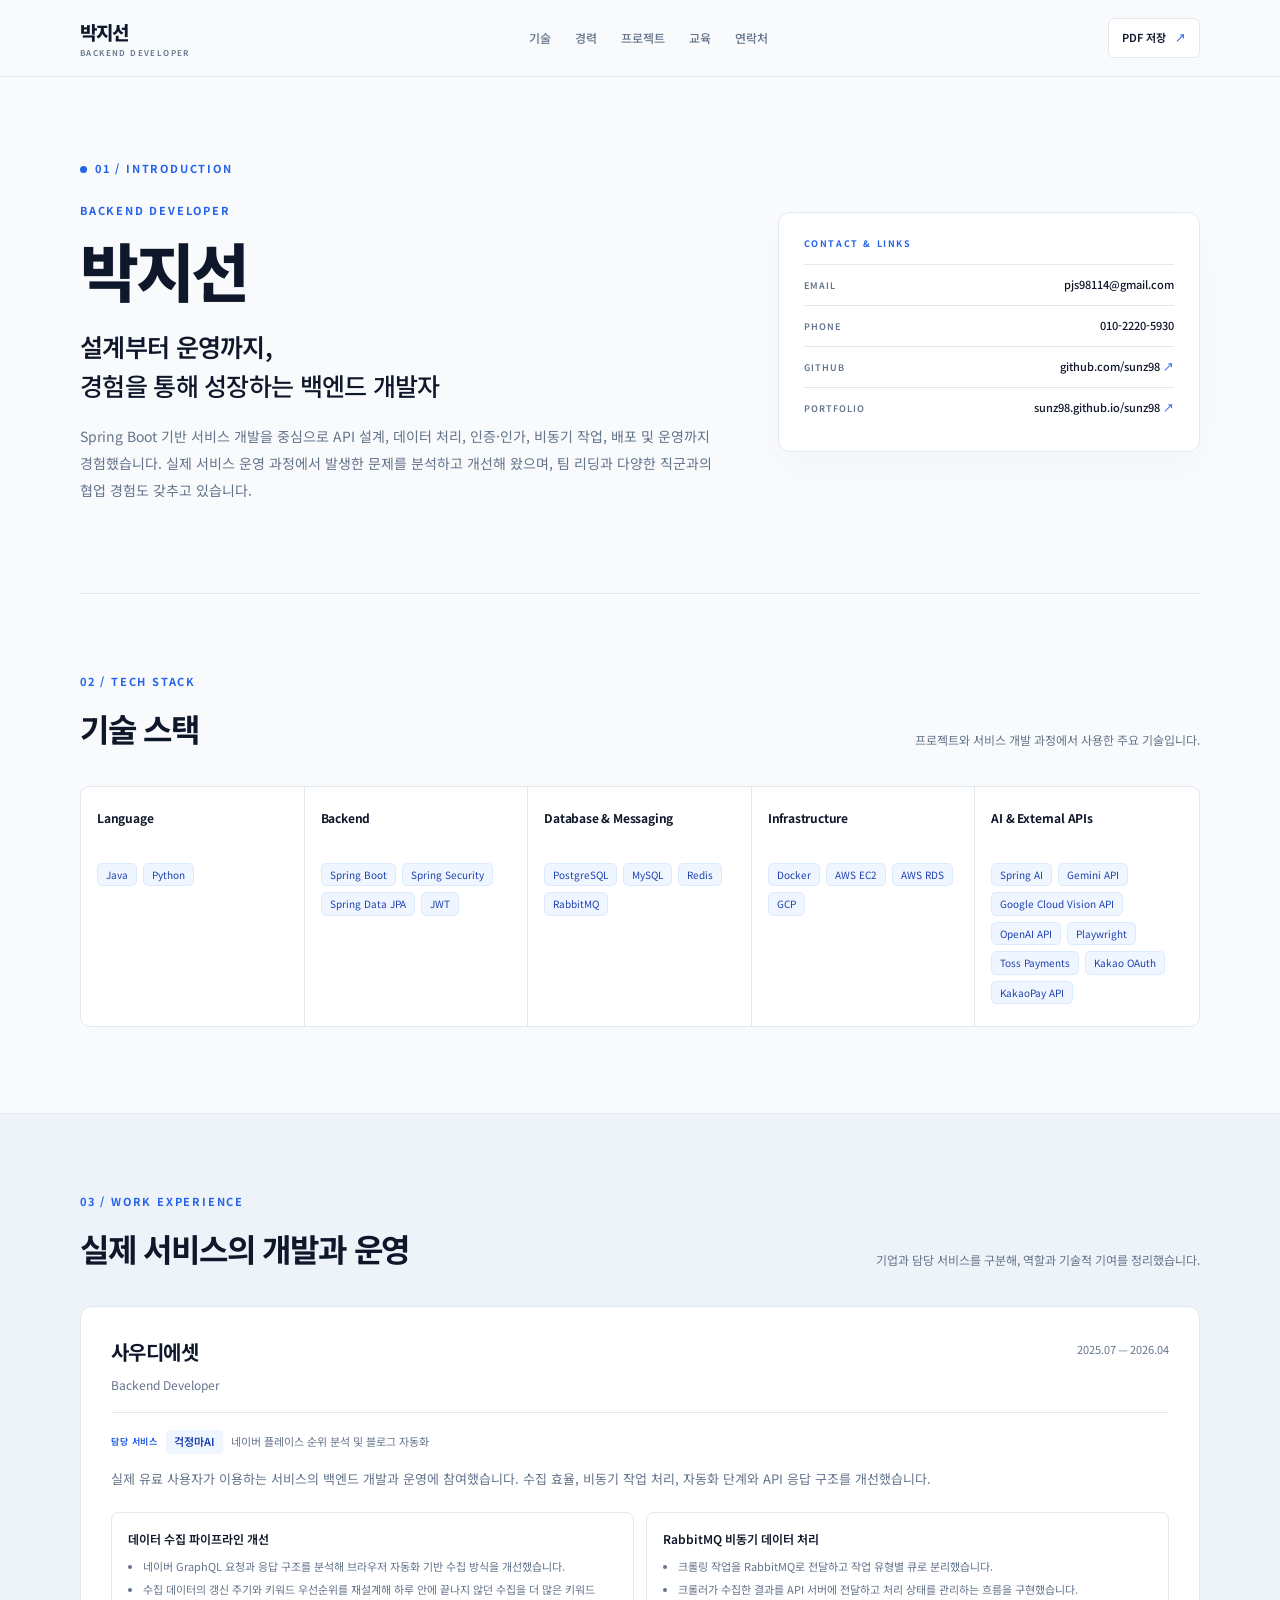
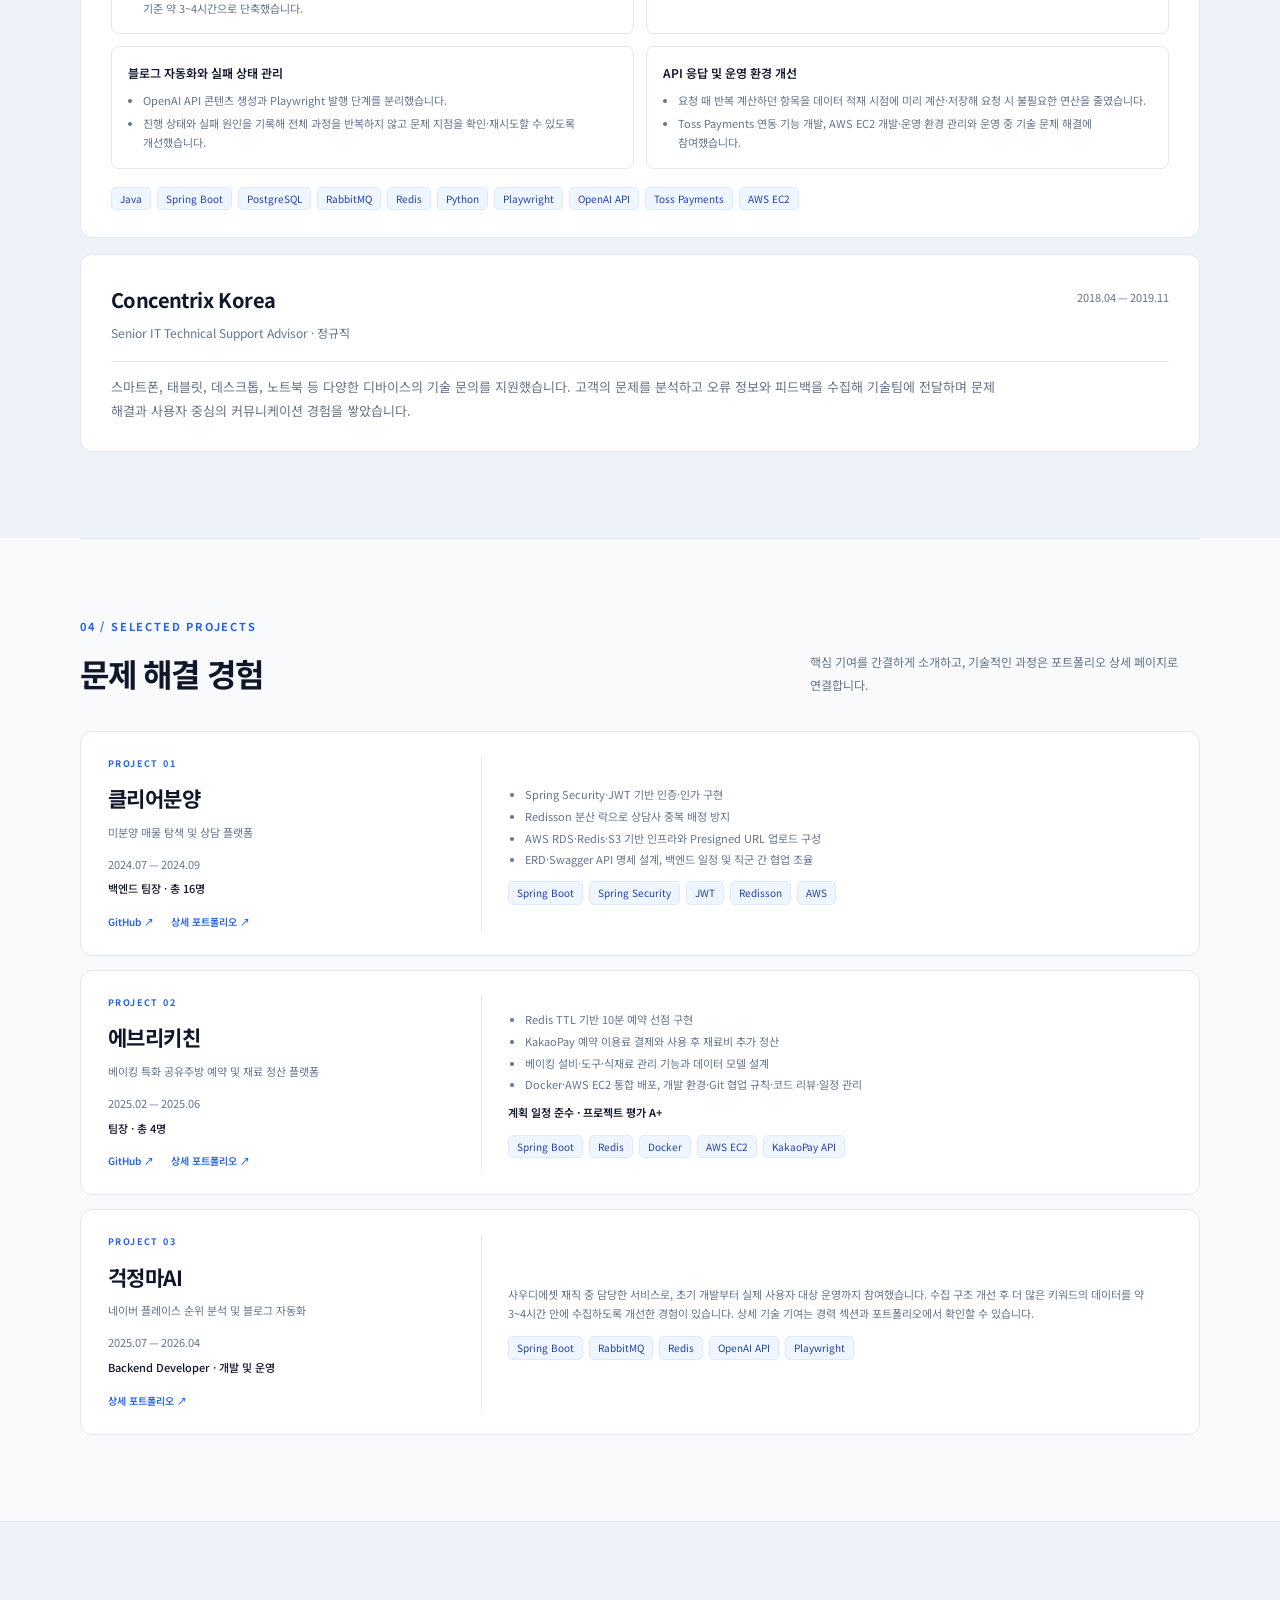
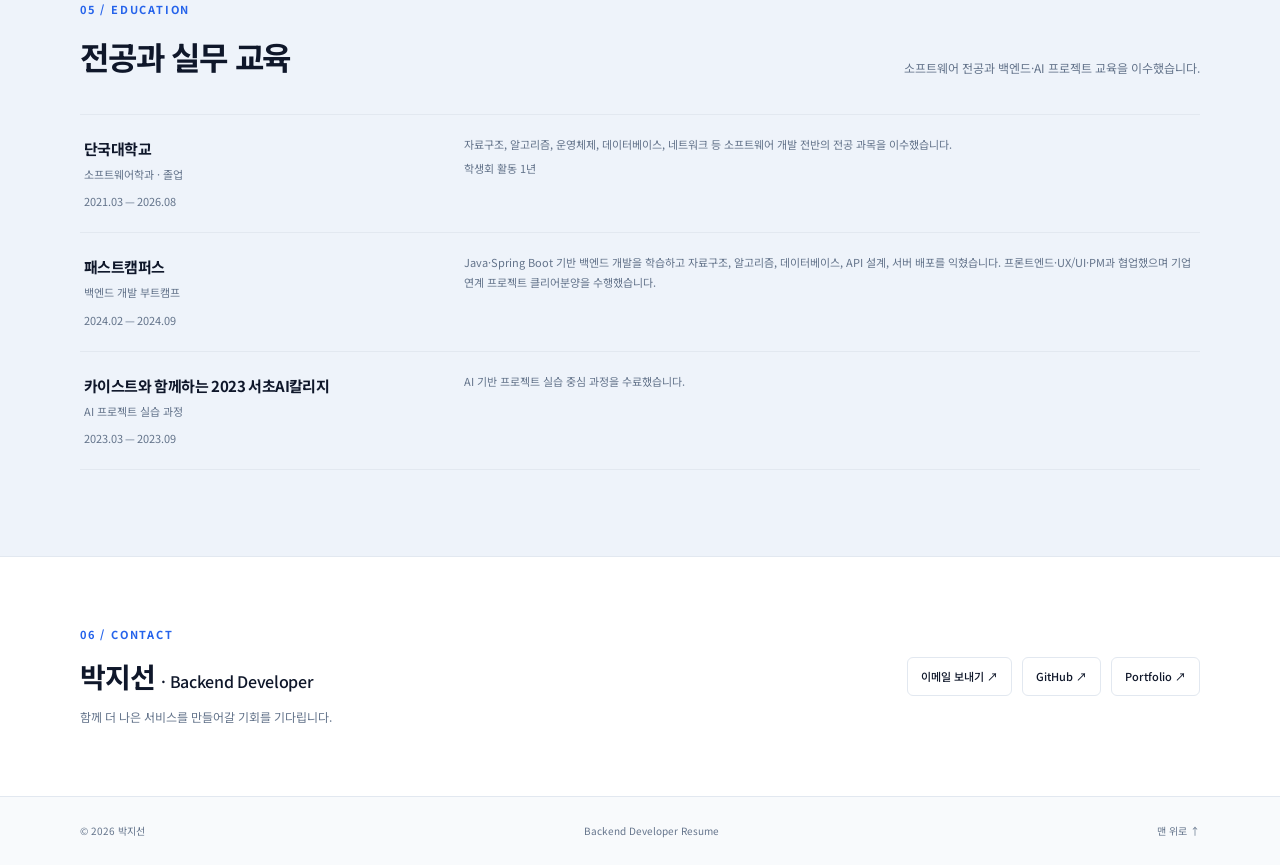
==== resume/index.html @ fc4e0dbd "feat: 이력서 페이지 추가 및 프로젝트 기간 수정" ====
<!doctype html>
<html lang="ko">
<head>
  <meta charset="utf-8">
  <meta name="viewport" content="width=device-width, initial-scale=1">
  <meta name="description" content="박지선 백엔드 개발자 이력서. Spring Boot 기반 서비스 개발, 데이터 처리, 배포와 운영 경험을 소개합니다.">
  <title>박지선 | Backend Developer Resume</title>
  <link rel="stylesheet" href="styles.css">
  <script src="script.js" defer></script>
</head>
<body>
  <a class="skip-link" href="#main">본문으로 건너뛰기</a>
  <header class="site-header">
    <div class="container header-inner">
      <a class="brand" href="../index.html" aria-label="포트폴리오로 이동">박지선<span>BACKEND DEVELOPER</span></a>
      <nav class="resume-nav" aria-label="이력서 섹션">
        <a href="#stack">기술</a>
        <a href="#experience">경력</a>
        <a href="#projects">프로젝트</a>
        <a href="#education">교육</a>
        <a href="#contact">연락처</a>
      </nav>
      <button class="print-button" id="print-resume" type="button">PDF 저장 <span aria-hidden="true">↗</span></button>
    </div>
  </header>

  <main id="main">
    <section class="intro container" id="introduction" aria-labelledby="resume-title">
      <div class="intro-copy">
        <p class="eyebrow"><span class="blue-dot" aria-hidden="true"></span>01 / INTRODUCTION</p>
        <p class="role-label">BACKEND DEVELOPER</p>
        <h1 id="resume-title">박지선</h1>
        <h2>설계부터 운영까지,<br><span>경험을 통해 성장하는 백엔드 개발자</span></h2>
        <p class="intro-summary">Spring Boot 기반 서비스 개발을 중심으로 API 설계, 데이터 처리, 인증·인가, 비동기 작업, 배포 및 운영까지 경험했습니다. 실제 서비스 운영 과정에서 발생한 문제를 분석하고 개선해 왔으며, 팀 리딩과 다양한 직군과의 협업 경험도 갖추고 있습니다.</p>
      </div>
      <aside class="contact-card" aria-label="연락 및 프로필 링크">
        <p class="contact-card-label">CONTACT & LINKS</p>
        <a href="mailto:pjs98114@gmail.com"><span>EMAIL</span><strong>pjs98114@gmail.com</strong></a>
        <a href="tel:+821022205930"><span>PHONE</span><strong>010-2220-5930</strong></a>
        <a href="https://github.com/sunz98" target="_blank" rel="noopener noreferrer"><span>GITHUB</span><strong>github.com/sunz98 <span aria-hidden="true">↗</span></strong></a>
        <a href="../index.html"><span>PORTFOLIO</span><strong>sunz98.github.io/sunz98 <span aria-hidden="true">↗</span></strong></a>
      </aside>
    </section>

    <section class="resume-section container" id="stack" aria-labelledby="stack-title">
      <div class="section-heading">
        <div><p class="eyebrow">02 / TECH STACK</p><h2 id="stack-title">기술 스택</h2></div>
        <p class="section-caption">프로젝트와 서비스 개발 과정에서 사용한 주요 기술입니다.</p>
      </div>
      <div class="stack-grid">
        <article class="stack-card"><h3>Language</h3><ul class="tag-list"><li>Java</li><li>Python</li></ul></article>
        <article class="stack-card"><h3>Backend</h3><ul class="tag-list"><li>Spring Boot</li><li>Spring Security</li><li>Spring Data JPA</li><li>JWT</li></ul></article>
        <article class="stack-card"><h3>Database &amp; Messaging</h3><ul class="tag-list"><li>PostgreSQL</li><li>MySQL</li><li>Redis</li><li>RabbitMQ</li></ul></article>
        <article class="stack-card"><h3>Infrastructure</h3><ul class="tag-list"><li>Docker</li><li>AWS EC2</li><li>AWS RDS</li><li>GCP</li></ul></article>
        <article class="stack-card"><h3>AI &amp; External APIs</h3><ul class="tag-list"><li>Spring AI</li><li>Gemini API</li><li>Google Cloud Vision API</li><li>OpenAI API</li><li>Playwright</li><li>Toss Payments</li><li>Kakao OAuth</li><li>KakaoPay API</li></ul></article>
      </div>
    </section>

    <section class="resume-section section-tint" id="experience" aria-labelledby="experience-title">
      <div class="container">
        <div class="section-heading">
          <div><p class="eyebrow">03 / WORK EXPERIENCE</p><h2 id="experience-title">실제 서비스의 개발과 운영</h2></div>
          <p class="section-caption">기업과 담당 서비스를 구분해, 역할과 기술적 기여를 정리했습니다.</p>
        </div>
        <article class="work-card" aria-labelledby="saudi-title">
          <header class="work-card-header">
            <div><h3 id="saudi-title">사우디에셋</h3><p class="job-title">Backend Developer</p></div>
            <p class="period"><time datetime="2025-07">2025.07</time> — <time datetime="2026-04">2026.04</time></p>
          </header>
          <div class="service-label"><span>담당 서비스</span><strong>걱정마AI</strong><span>네이버 플레이스 순위 분석 및 블로그 자동화</span></div>
          <p class="work-summary">실제 유료 사용자가 이용하는 서비스의 백엔드 개발과 운영에 참여했습니다. 수집 효율, 비동기 작업 처리, 자동화 단계와 API 응답 구조를 개선했습니다.</p>
          <div class="contribution-list">
            <section class="contribution"><h4>데이터 수집 파이프라인 개선</h4><ul><li>네이버 GraphQL 요청과 응답 구조를 분석해 브라우저 자동화 기반 수집 방식을 개선했습니다.</li><li>수집 데이터의 갱신 주기와 키워드 우선순위를 재설계해 하루 안에 끝나지 않던 수집을 더 많은 키워드 기준 약 3~4시간으로 단축했습니다.</li></ul></section>
            <section class="contribution"><h4>RabbitMQ 비동기 데이터 처리</h4><ul><li>크롤링 작업을 RabbitMQ로 전달하고 작업 유형별 큐로 분리했습니다.</li><li>크롤러가 수집한 결과를 API 서버에 전달하고 처리 상태를 관리하는 흐름을 구현했습니다.</li></ul></section>
            <section class="contribution"><h4>블로그 자동화와 실패 상태 관리</h4><ul><li>OpenAI API 콘텐츠 생성과 Playwright 발행 단계를 분리했습니다.</li><li>진행 상태와 실패 원인을 기록해 전체 과정을 반복하지 않고 문제 지점을 확인·재시도할 수 있도록 개선했습니다.</li></ul></section>
            <section class="contribution"><h4>API 응답 및 운영 환경 개선</h4><ul><li>요청 때 반복 계산하던 항목을 데이터 적재 시점에 미리 계산·저장해 요청 시 불필요한 연산을 줄였습니다.</li><li>Toss Payments 연동 기능 개발, AWS EC2 개발·운영 환경 관리와 운영 중 기술 문제 해결에 참여했습니다.</li></ul></section>
          </div>
          <ul class="tag-list work-tags" aria-label="걱정마AI 사용 기술"><li>Java</li><li>Spring Boot</li><li>PostgreSQL</li><li>RabbitMQ</li><li>Redis</li><li>Python</li><li>Playwright</li><li>OpenAI API</li><li>Toss Payments</li><li>AWS EC2</li></ul>
        </article>
        <article class="work-card support-card" aria-labelledby="concentrix-title">
          <header class="work-card-header">
            <div><h3 id="concentrix-title">Concentrix Korea</h3><p class="job-title">Senior IT Technical Support Advisor · 정규직</p></div>
            <p class="period"><time datetime="2018-04">2018.04</time> — <time datetime="2019-11">2019.11</time></p>
          </header>
          <p class="work-summary">스마트폰, 태블릿, 데스크톱, 노트북 등 다양한 디바이스의 기술 문의를 지원했습니다. 고객의 문제를 분석하고 오류 정보와 피드백을 수집해 기술팀에 전달하며 문제 해결과 사용자 중심의 커뮤니케이션 경험을 쌓았습니다.</p>
        </article>
      </div>
    </section>

    <section class="resume-section container" id="projects" aria-labelledby="projects-title">
      <div class="section-heading">
        <div><p class="eyebrow">04 / SELECTED PROJECTS</p><h2 id="projects-title">문제 해결 경험</h2></div>
        <p class="section-caption">핵심 기여를 간결하게 소개하고, 기술적인 과정은 포트폴리오 상세 페이지로 연결합니다.</p>
      </div>
      <div class="project-list">
        <article class="project-card" aria-labelledby="clear-title">
          <div class="project-meta"><p class="project-index">PROJECT 01</p><h3 id="clear-title">클리어분양</h3><p class="project-subtitle">미분양 매물 탐색 및 상담 플랫폼</p><p class="period"><time datetime="2024-07">2024.07</time> — <time datetime="2024-09">2024.09</time></p><p class="project-role">백엔드 팀장 · 총 16명</p><div class="project-links"><a href="https://github.com/final-subscribers/backend" target="_blank" rel="noopener noreferrer">GitHub ↗</a><a href="../projects/clear-sale.html">상세 포트폴리오 ↗</a></div></div>
          <div class="project-detail"><ul><li>Spring Security·JWT 기반 인증·인가 구현</li><li>Redisson 분산 락으로 상담사 중복 배정 방지</li><li>AWS RDS·Redis·S3 기반 인프라와 Presigned URL 업로드 구성</li><li>ERD·Swagger API 명세 설계, 백엔드 일정 및 직군 간 협업 조율</li></ul><ul class="tag-list" aria-label="클리어분양 기술"><li>Spring Boot</li><li>Spring Security</li><li>JWT</li><li>Redisson</li><li>AWS</li></ul></div>
        </article>
        <article class="project-card" aria-labelledby="kitchen-title">
          <div class="project-meta"><p class="project-index">PROJECT 02</p><h3 id="kitchen-title">에브리키친</h3><p class="project-subtitle">베이킹 특화 공유주방 예약 및 재료 정산 플랫폼</p><p class="period"><time datetime="2025-02">2025.02</time> — <time datetime="2025-06">2025.06</time></p><p class="project-role">팀장 · 총 4명</p><div class="project-links"><a href="https://github.com/Everykitchen" target="_blank" rel="noopener noreferrer">GitHub ↗</a><a href="../projects/every-kitchen.html">상세 포트폴리오 ↗</a></div></div>
          <div class="project-detail"><ul><li>Redis TTL 기반 10분 예약 선점 구현</li><li>KakaoPay 예약 이용료 결제와 사용 후 재료비 추가 정산</li><li>베이킹 설비·도구·식재료 관리 기능과 데이터 모델 설계</li><li>Docker·AWS EC2 통합 배포, 개발 환경·Git 협업 규칙·코드 리뷰·일정 관리</li></ul><p class="project-outcome">계획 일정 준수 · 프로젝트 평가 A+</p><ul class="tag-list" aria-label="에브리키친 기술"><li>Spring Boot</li><li>Redis</li><li>Docker</li><li>AWS EC2</li><li>KakaoPay API</li></ul></div>
        </article>
        <article class="project-card" aria-labelledby="worry-title">
          <div class="project-meta"><p class="project-index">PROJECT 03</p><h3 id="worry-title">걱정마AI</h3><p class="project-subtitle">네이버 플레이스 순위 분석 및 블로그 자동화</p><p class="period"><time datetime="2025-07">2025.07</time> — <time datetime="2026-04">2026.04</time></p><p class="project-role">Backend Developer · 개발 및 운영</p><div class="project-links"><a href="../projects/worry-free-ai.html">상세 포트폴리오 ↗</a></div></div>
          <div class="project-detail"><p>사우디에셋 재직 중 담당한 서비스로, 초기 개발부터 실제 사용자 대상 운영까지 참여했습니다. 수집 구조 개선 후 더 많은 키워드의 데이터를 약 3~4시간 안에 수집하도록 개선한 경험이 있습니다. 상세 기술 기여는 경력 섹션과 포트폴리오에서 확인할 수 있습니다.</p><ul class="tag-list" aria-label="걱정마AI 기술"><li>Spring Boot</li><li>RabbitMQ</li><li>Redis</li><li>OpenAI API</li><li>Playwright</li></ul></div>
        </article>
      </div>
    </section>

    <section class="resume-section section-tint" id="education" aria-labelledby="education-title">
      <div class="container">
        <div class="section-heading">
          <div><p class="eyebrow">05 / EDUCATION</p><h2 id="education-title">전공과 실무 교육</h2></div>
          <p class="section-caption">소프트웨어 전공과 백엔드·AI 프로젝트 교육을 이수했습니다.</p>
        </div>
        <div class="education-list">
          <article class="education-entry"><div><h3>단국대학교</h3><p>소프트웨어학과 · 졸업</p><p class="period"><time datetime="2021-03">2021.03</time> — <time datetime="2026-08">2026.08</time></p></div><div><p>자료구조, 알고리즘, 운영체제, 데이터베이스, 네트워크 등 소프트웨어 개발 전반의 전공 과목을 이수했습니다.</p><p>학생회 활동 1년</p></div></article>
          <article class="education-entry"><div><h3>패스트캠퍼스</h3><p>백엔드 개발 부트캠프</p><p class="period"><time datetime="2024-02">2024.02</time> — <time datetime="2024-09">2024.09</time></p></div><div><p>Java·Spring Boot 기반 백엔드 개발을 학습하고 자료구조, 알고리즘, 데이터베이스, API 설계, 서버 배포를 익혔습니다. 프론트엔드·UX/UI·PM과 협업했으며 기업 연계 프로젝트 클리어분양을 수행했습니다.</p></div></article>
          <article class="education-entry"><div><h3>카이스트와 함께하는 2023 서초AI칼리지</h3><p>AI 프로젝트 실습 과정</p><p class="period"><time datetime="2023-03">2023.03</time> — <time datetime="2023-09">2023.09</time></p></div><div><p>AI 기반 프로젝트 실습 중심 과정을 수료했습니다.</p></div></article>
        </div>
      </div>
    </section>

    <section class="contact-section" id="contact" aria-labelledby="contact-title">
      <div class="container contact-inner">
        <div><p class="eyebrow">06 / CONTACT</p><h2 id="contact-title">박지선 <span>· Backend Developer</span></h2><p>함께 더 나은 서비스를 만들어갈 기회를 기다립니다.</p></div>
        <div class="contact-actions"><a href="mailto:pjs98114@gmail.com">이메일 보내기 ↗</a><a href="https://github.com/sunz98" target="_blank" rel="noopener noreferrer">GitHub ↗</a><a href="../index.html">Portfolio ↗</a></div>
      </div>
    </section>
  </main>

  <footer class="container footer"><span>© <span id="year">2026</span> 박지선</span><span>Backend Developer Resume</span><a href="#introduction">맨 위로 ↑</a></footer>
</body>
</html>
---- resume/styles.css ----
@import url('https://fonts.googleapis.com/css2?family=Noto+Sans+KR:wght@400;500;600;700;800;900&display=swap');

:root {
  --bg:#f8fafc;
  --surface:#fff;
  --primary:#2563eb;
  --heading:#0f172a;
  --secondary:#64748b;
  --border:#e2e8f0;
  --soft-blue:#eff6ff;
  --font:'Noto Sans KR',-apple-system,BlinkMacSystemFont,'Segoe UI',sans-serif;
}

*,*::before,*::after { box-sizing:border-box; }
html { scroll-behavior:smooth; scroll-padding-top:100px; }
body { margin:0; background:var(--bg); color:var(--heading); font-family:var(--font); font-size:15px; line-height:1.8; word-break:keep-all; -webkit-font-smoothing:antialiased; }
a { color:inherit; text-decoration:none; }
a:focus-visible,button:focus-visible { outline:3px solid var(--primary); outline-offset:4px; }
button { font:inherit; }
h1,h2,h3,h4,p,ul { margin:0; }
ul { padding:0; }
.container { width:min(1120px,calc(100% - 80px)); margin-inline:auto; }
.skip-link { position:fixed; z-index:200; top:-80px; left:16px; padding:12px 16px; background:var(--heading); color:white; }
.skip-link:focus { top:12px; }

.site-header { position:sticky; z-index:50; top:0; background:#f8fafcf2; border-bottom:1px solid var(--border); backdrop-filter:blur(12px); }
.header-inner { min-height:76px; display:flex; align-items:center; justify-content:space-between; gap:24px; }
.brand { flex:none; font-size:19px; font-weight:800; letter-spacing:-.8px; }
.brand span { display:block; margin-top:-3px; color:var(--secondary); font-size:8px; font-weight:600; letter-spacing:1.4px; }
.resume-nav { display:flex; align-items:center; gap:24px; }
.resume-nav a { color:var(--secondary); font-size:12px; font-weight:500; transition:color .2s; }
.resume-nav a:hover,.project-links a:hover,.contact-actions a:hover { color:var(--primary); }
.print-button { flex:none; padding:9px 13px; border:1px solid var(--border); border-radius:6px; background:var(--surface); color:var(--heading); font-size:11px; font-weight:600; cursor:pointer; transition:border-color .2s,color .2s; }
.print-button span { margin-left:6px; color:var(--primary); }
.print-button:hover { border-color:#bfdbfe; color:var(--primary); }

.eyebrow { margin-bottom:22px; color:var(--primary); font-size:11px; font-weight:700; letter-spacing:1.8px; }
.blue-dot { display:inline-block; width:7px; height:7px; margin-right:8px; border-radius:50%; background:var(--primary); }
.intro { display:grid; grid-template-columns:minmax(0,1.2fr) minmax(300px,.8fr); align-items:center; gap:64px; padding-block:82px 88px; }
.role-label { margin-bottom:10px; color:var(--primary); font-size:11px; font-weight:700; letter-spacing:1.8px; }
.intro h1 { font-size:64px; font-weight:800; line-height:1.2; letter-spacing:-3.5px; }
.intro h2 { margin-top:20px; font-size:25px; font-weight:600; line-height:1.55; letter-spacing:-.7px; }
.intro h2 span { font-weight:500; }
.intro-summary { max-width:640px; margin-top:18px; color:var(--secondary); font-size:14px; line-height:1.95; }
.contact-card { padding:23px 25px; border:1px solid var(--border); border-radius:12px; background:var(--surface); box-shadow:0 16px 40px #0f172a06; }
.contact-card-label { margin-bottom:12px; color:var(--primary); font-size:9px; font-weight:700; letter-spacing:1.6px; }
.contact-card>a { display:flex; flex-wrap:wrap; align-items:baseline; justify-content:space-between; gap:4px 14px; padding:10px 0; border-top:1px solid var(--border); }
.contact-card>a>span { color:var(--secondary); font-size:9px; font-weight:600; letter-spacing:1px; }
.contact-card>a strong { font-size:11px; font-weight:500; text-align:right; overflow-wrap:anywhere; }
.contact-card>a strong span { color:var(--primary); }

.resume-section { padding-block:78px 86px; border-top:1px solid var(--border); }
.section-tint { background:#eef3fa; }
.section-heading { display:flex; align-items:end; justify-content:space-between; gap:32px; margin-bottom:34px; }
.section-heading .eyebrow { margin-bottom:12px; }
.section-heading h2,.contact-inner h2 { font-size:32px; line-height:1.5; letter-spacing:-1.2px; }
.section-caption { max-width:390px; color:var(--secondary); font-size:12px; line-height:1.9; }

.stack-grid { display:grid; grid-template-columns:repeat(5,minmax(0,1fr)); overflow:hidden; border:1px solid var(--border); border-radius:10px; background:var(--surface); }
.stack-card { min-width:0; padding:22px 16px; border-right:1px solid var(--border); }
.stack-card:last-child { border-right:0; }
.stack-card h3 { min-height:40px; margin-bottom:14px; font-size:12px; line-height:1.55; letter-spacing:-.2px; }
.tag-list { display:flex; flex-wrap:wrap; gap:6px; list-style:none; }
.tag-list li { max-width:100%; padding:3px 8px; border:1px solid #dbeafe; border-radius:5px; background:var(--soft-blue); color:#1e40af; font-size:10px; line-height:1.55; overflow-wrap:anywhere; }

.work-card { padding:27px 30px; border:1px solid var(--border); border-radius:12px; background:var(--surface); }
.work-card+.work-card { margin-top:16px; }
.work-card-header { display:flex; justify-content:space-between; align-items:flex-start; gap:20px; padding-bottom:17px; border-bottom:1px solid var(--border); }
.work-card-header h3,.project-meta h3,.education-entry h3 { font-size:20px; font-weight:700; letter-spacing:-.6px; }
.job-title { margin-top:4px; color:var(--secondary); font-size:12px; }
.period { color:var(--secondary); font-size:11px; white-space:nowrap; }
.work-card-header .period { padding-top:6px; }
.service-label { display:flex; flex-wrap:wrap; align-items:center; gap:8px; margin-top:17px; color:var(--secondary); font-size:11px; }
.service-label span:first-child { color:var(--primary); font-size:9px; font-weight:700; letter-spacing:.6px; }
.service-label strong { padding:2px 8px; border-radius:4px; background:var(--soft-blue); color:#1e40af; font-weight:600; }
.work-summary { margin-top:13px; color:var(--secondary); font-size:13px; line-height:1.9; }
.contribution-list { display:grid; grid-template-columns:repeat(2,minmax(0,1fr)); gap:12px; margin-top:20px; }
.contribution { min-width:0; padding:15px 16px; border:1px solid var(--border); border-radius:8px; background:#fff; }
.contribution h4 { margin-bottom:7px; color:var(--heading); font-size:12px; font-weight:600; }
.contribution ul { padding-left:15px; color:var(--secondary); }
.contribution li { margin-top:4px; font-size:11px; line-height:1.75; }
.work-tags { margin-top:18px; }
.support-card .work-summary { max-width:920px; }

.project-list { display:grid; gap:14px; }
.project-card { display:grid; grid-template-columns:minmax(205px,.72fr) minmax(0,1.28fr); gap:26px; padding:24px 27px; border:1px solid var(--border); border-radius:12px; background:var(--surface); }
.project-meta { min-width:0; padding-right:20px; border-right:1px solid var(--border); }
.project-index { margin-bottom:8px; color:var(--primary); font-size:9px; font-weight:700; letter-spacing:1.4px; }
.project-meta h3 { font-size:21px; }
.project-subtitle { margin-top:5px; color:var(--secondary); font-size:11px; line-height:1.7; }
.project-meta .period { margin-top:13px; }
.project-role { margin-top:5px; color:var(--heading); font-size:11px; font-weight:500; }
.project-links { display:flex; flex-wrap:wrap; gap:10px 17px; margin-top:14px; }
.project-links a { color:var(--primary); font-size:10px; font-weight:600; }
.project-detail { min-width:0; align-self:center; }
.project-detail>ul:not(.tag-list) { padding-left:17px; color:var(--secondary); }
.project-detail>ul:not(.tag-list) li { margin-block:3px; font-size:11px; line-height:1.7; }
.project-detail>p { color:var(--secondary); font-size:11px; line-height:1.8; }
.project-detail .project-outcome { margin:9px 0; color:var(--heading); font-weight:600; }
.project-detail .tag-list { margin-top:12px; }

.education-list { border-top:1px solid var(--border); }
.education-entry { display:grid; grid-template-columns:minmax(190px,.65fr) minmax(0,1.35fr); gap:28px; padding:20px 4px; border-bottom:1px solid var(--border); }
.education-entry h3 { font-size:15px; }
.education-entry>div:first-child>p:not(.period) { margin-top:3px; color:var(--secondary); font-size:11px; }
.education-entry .period { margin-top:8px; }
.education-entry>div:last-child p { color:var(--secondary); font-size:11px; line-height:1.8; }
.education-entry>div:last-child p+p { margin-top:5px; }

.contact-section { padding-block:68px; border-block:1px solid var(--border); background:var(--surface); }
.contact-inner { display:flex; align-items:center; justify-content:space-between; gap:32px; }
.contact-inner .eyebrow { margin-bottom:10px; }
.contact-inner h2 { font-size:28px; }
.contact-inner h2 span { font-size:16px; font-weight:500; letter-spacing:-.3px; }
.contact-inner>div:first-child>p:last-child { margin-top:9px; color:var(--secondary); font-size:12px; }
.contact-actions { display:flex; flex-wrap:wrap; gap:10px; }
.contact-actions a { padding:9px 13px; border:1px solid var(--border); border-radius:6px; color:var(--heading); font-size:11px; font-weight:500; }
.footer { display:flex; justify-content:space-between; gap:16px; padding-block:25px; color:var(--secondary); font-size:10px; }
.footer a:hover { color:var(--primary); }

@media (max-width:1000px) {
  .container { width:min(100% - 64px,900px); }
  .header-inner { flex-wrap:wrap; gap:8px 18px; padding-block:12px; }
  .resume-nav { gap:16px; }
  .intro { grid-template-columns:minmax(0,1.1fr) minmax(260px,.9fr); gap:36px; }
  .intro h1 { font-size:54px; }
  .stack-grid { grid-template-columns:1fr; }
  .stack-card { display:grid; grid-template-columns:180px 1fr; align-items:start; gap:18px; padding:17px 20px; border-right:0; border-bottom:1px solid var(--border); }
  .stack-card:last-child { border-bottom:0; }
  .stack-card h3 { min-height:0; margin:2px 0 0; }
  .project-card { grid-template-columns:minmax(175px,.7fr) minmax(0,1.3fr); gap:20px; }
}

@media (max-width:760px) {
  html { scroll-padding-top:120px; }
  .container { width:calc(100% - 40px); }
  .header-inner { display:grid; grid-template-columns:1fr auto; gap:8px 12px; padding-block:12px; }
  .brand { font-size:17px; }
  .resume-nav { grid-column:1/-1; grid-row:2; max-width:100%; overflow-x:auto; gap:19px; padding:5px 0 2px; scrollbar-width:thin; }
  .resume-nav a { flex:none; font-size:11px; }
  .print-button { grid-column:2; grid-row:1; padding:7px 10px; font-size:10px; }
  .intro { grid-template-columns:1fr; gap:28px; padding-block:58px 62px; }
  .intro h1 { font-size:52px; letter-spacing:-2.7px; }
  .intro h2 { font-size:21px; }
  .intro-summary { font-size:13px; }
  .contact-card { padding:19px 20px; }
  .resume-section { padding-block:60px; }
  .section-heading { display:block; margin-bottom:25px; }
  .section-heading h2 { font-size:26px; }
  .section-caption { margin-top:10px; font-size:11px; }
  .stack-card { grid-template-columns:1fr; gap:10px; padding:16px 18px; }
  .stack-card h3 { margin:0; }
  .work-card { padding:20px; }
  .work-card-header { display:block; }
  .work-card-header .period { padding-top:8px; }
  .contribution-list { grid-template-columns:1fr; gap:9px; }
  .project-card { grid-template-columns:1fr; gap:15px; padding:19px 20px; }
  .project-meta { padding:0 0 14px; border-right:0; border-bottom:1px solid var(--border); }
  .education-entry { grid-template-columns:1fr; gap:8px; padding:17px 2px; }
  .contact-section { padding-block:52px; }
  .contact-inner { display:block; }
  .contact-inner h2 { font-size:25px; }
  .contact-inner h2 span { display:block; margin-top:3px; font-size:14px; }
  .contact-actions { margin-top:22px; }
  .footer { flex-wrap:wrap; font-size:9px; }
}

@media (max-width:360px) {
  .container { width:calc(100% - 32px); }
  .intro h1 { font-size:46px; }
  .contact-card>a strong { text-align:left; }
}

@media (prefers-reduced-motion:reduce) {
  html { scroll-behavior:auto; }
  *,*::before,*::after { scroll-behavior:auto!important; transition-duration:.01ms!important; animation-duration:.01ms!important; }
}

@page { size:A4; margin:13mm 14mm 14mm; }
@media print {
  :root { --bg:#fff; --surface:#fff; --heading:#0f172a; --secondary:#475569; --border:#cbd5e1; }
  html,body { background:#fff!important; color:#0f172a; font-size:9.3pt; line-height:1.55; -webkit-print-color-adjust:exact; print-color-adjust:exact; }
  html { scroll-behavior:auto; }
  .container { width:auto; max-width:none; margin:0; }
  .site-header,.skip-link,.print-button { display:none!important; }
  .intro { grid-template-columns:1.25fr .75fr; gap:9mm; padding:0 0 8mm; }
  .intro .eyebrow,.section-heading .eyebrow { margin-bottom:3mm; font-size:8pt; }
  .intro h1 { font-size:32pt; letter-spacing:-1.5pt; }
  .intro h2 { margin-top:3mm; font-size:15pt; }
  .intro-summary { margin-top:3mm; font-size:9pt; line-height:1.6; }
  .contact-card { padding:4mm; border-radius:2mm; box-shadow:none; }
  .contact-card-label { margin-bottom:1mm; font-size:7pt; }
  .contact-card>a { padding:2mm 0; }
  .contact-card>a>span { font-size:6.5pt; }
  .contact-card>a strong { font-size:7.5pt; }
  .resume-section { padding-block:7mm; }
  .section-heading { margin-bottom:4mm; }
  .section-heading h2 { font-size:17pt; }
  .section-caption { max-width:75mm; font-size:8pt; line-height:1.5; }
  .stack-grid { grid-template-columns:repeat(5,minmax(0,1fr)); }
  .stack-card { display:block; padding:3mm 2.5mm; border-right:1px solid var(--border); border-bottom:0; }
  .stack-card h3 { min-height:0; margin:0 0 2mm; font-size:7pt; }
  .tag-list { gap:1mm; }
  .tag-list li { padding:.6mm 1mm; font-size:6.5pt; }
  .work-card,.project-card { break-inside:avoid; page-break-inside:avoid; padding:4mm; border-radius:2mm; }
  .work-card+.work-card { margin-top:3mm; }
  .work-card-header { padding-bottom:2.5mm; }
  .work-card-header h3,.project-meta h3 { font-size:12pt; }
  .job-title,.period { font-size:8pt; }
  .service-label { margin-top:2.5mm; font-size:7.5pt; }
  .work-summary { margin-top:2mm; font-size:8.2pt; line-height:1.55; }
  .contribution-list { gap:2mm; margin-top:3mm; }
  .contribution { padding:2.5mm; border-radius:1.5mm; }
  .contribution h4 { margin-bottom:1mm; font-size:8pt; }
  .contribution li,.project-detail>ul:not(.tag-list) li,.project-detail>p { font-size:7.6pt; line-height:1.5; }
  .work-tags { margin-top:2.5mm; }
  .project-list { gap:2.5mm; }
  .project-card { grid-template-columns:48mm 1fr; gap:4mm; padding:3mm; }
  .project-meta { padding-right:3mm; }
  .project-index,.project-links a { font-size:7pt; }
  .project-subtitle,.project-role { font-size:7.5pt; }
  .project-links { gap:2mm 3mm; margin-top:2mm; }
  .project-detail .tag-list { margin-top:2mm; }
  .education-entry { break-inside:avoid; page-break-inside:avoid; grid-template-columns:48mm 1fr; gap:4mm; padding:3mm 1mm; }
  .education-entry h3 { font-size:9pt; }
  .education-entry>div:first-child>p:not(.period),.education-entry>div:last-child p { font-size:7.6pt; line-height:1.5; }
  .contact-section { padding-block:6mm; background:#fff; }
  .contact-inner { gap:5mm; }
  .contact-inner h2 { font-size:15pt; }
  .contact-inner h2 span { font-size:9pt; }
  .contact-inner>div:first-child>p:last-child { font-size:8pt; }
  .contact-actions { gap:2mm; }
  .contact-actions a { padding:2mm 3mm; border-radius:1mm; font-size:7.5pt; }
  .footer { padding-block:4mm 0; font-size:7pt; }
  a { color:#0f172a; }
  .intro,.section-heading,.work-card-header,.contribution,.project-meta,.contact-inner { break-inside:avoid; page-break-inside:avoid; }
}
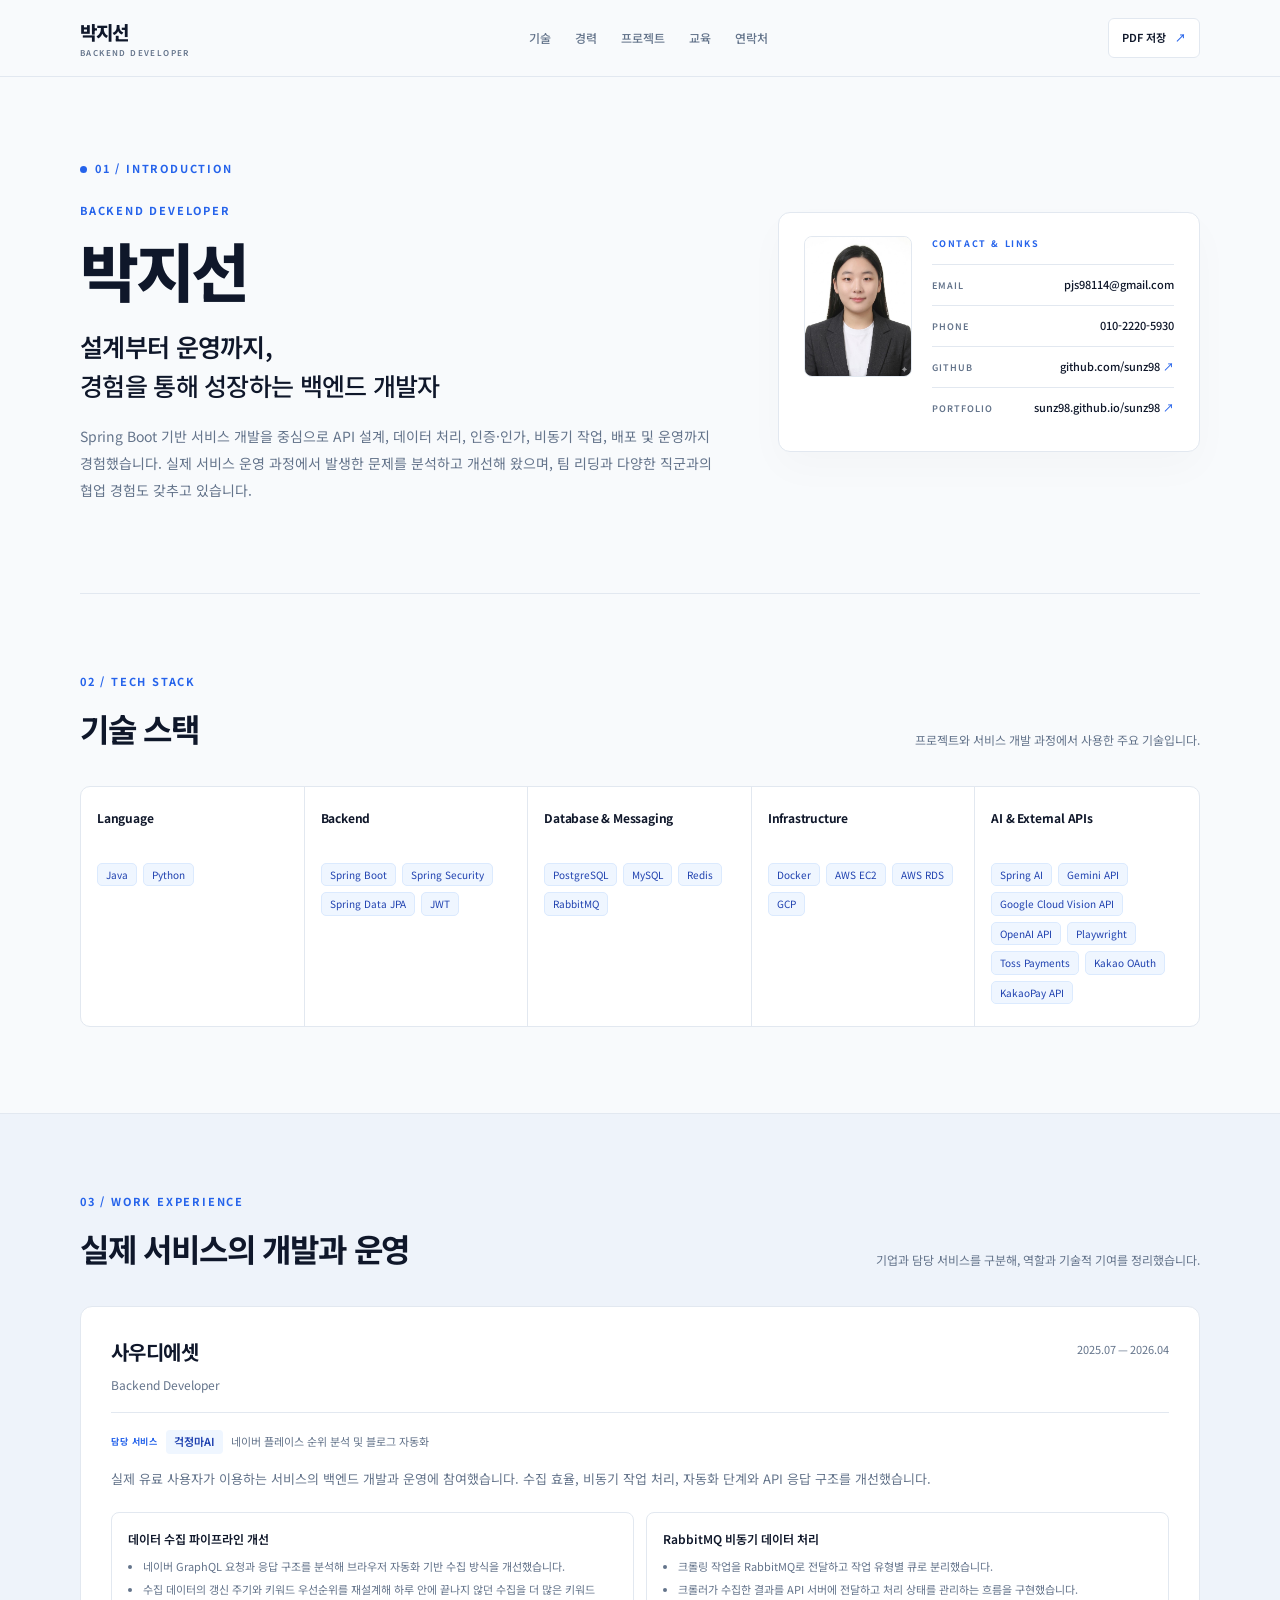
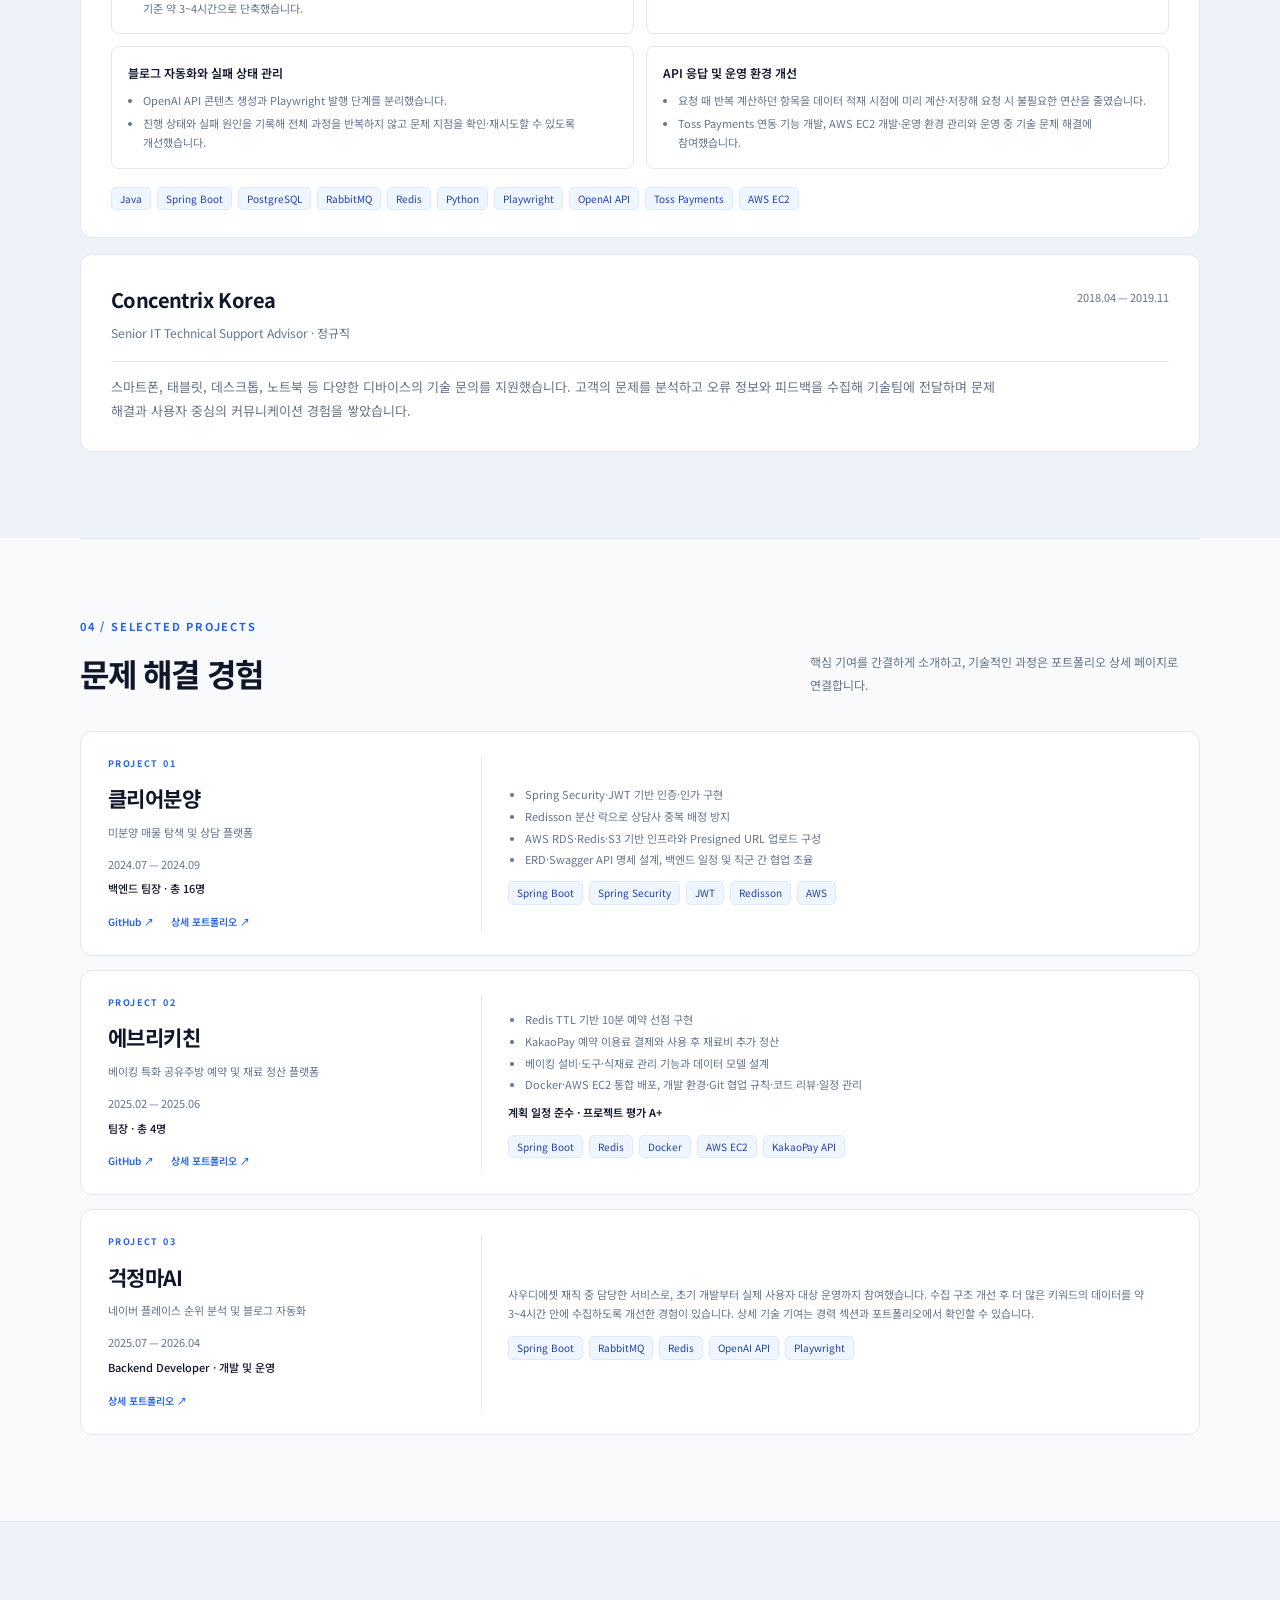
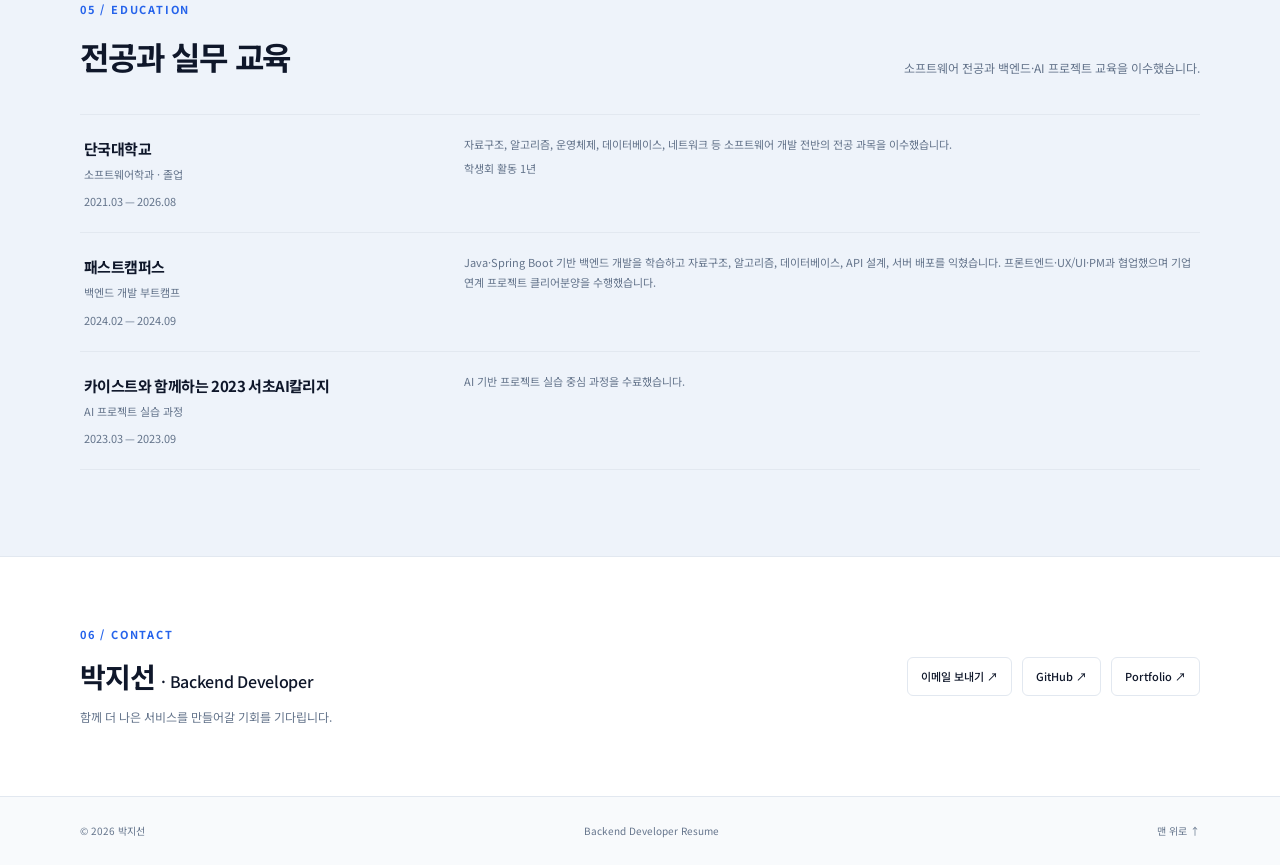
==== commit 15973cbd: "feat: 이력서 PDF 연결 및 연락처 업데이트" ====
--- a/resume/index.html
+++ b/resume/index.html
@@ -34,11 +34,14 @@
         <p class="intro-summary">Spring Boot 기반 서비스 개발을 중심으로 API 설계, 데이터 처리, 인증·인가, 비동기 작업, 배포 및 운영까지 경험했습니다. 실제 서비스 운영 과정에서 발생한 문제를 분석하고 개선해 왔으며, 팀 리딩과 다양한 직군과의 협업 경험도 갖추고 있습니다.</p>
       </div>
       <aside class="contact-card" aria-label="연락 및 프로필 링크">
-        <p class="contact-card-label">CONTACT & LINKS</p>
-        <a href="mailto:pjs98114@gmail.com"><span>EMAIL</span><strong>pjs98114@gmail.com</strong></a>
-        <a href="tel:+821022205930"><span>PHONE</span><strong>010-2220-5930</strong></a>
-        <a href="https://github.com/sunz98" target="_blank" rel="noopener noreferrer"><span>GITHUB</span><strong>github.com/sunz98 <span aria-hidden="true">↗</span></strong></a>
-        <a href="../index.html"><span>PORTFOLIO</span><strong>sunz98.github.io/sunz98 <span aria-hidden="true">↗</span></strong></a>
+        <img class="profile-photo" src="assets/profile-photo.jpeg" alt="박지선 이력서 사진" width="782" height="1024">
+        <div class="contact-card-details">
+          <p class="contact-card-label">CONTACT & LINKS</p>
+          <a href="mailto:pjs98114@gmail.com"><span>EMAIL</span><strong>pjs98114@gmail.com</strong></a>
+          <a href="tel:+821022205930"><span>PHONE</span><strong>010-2220-5930</strong></a>
+          <a href="https://github.com/sunz98" target="_blank" rel="noopener noreferrer"><span>GITHUB</span><strong>github.com/sunz98 <span aria-hidden="true">↗</span></strong></a>
+          <a href="../index.html"><span>PORTFOLIO</span><strong>sunz98.github.io/sunz98 <span aria-hidden="true">↗</span></strong></a>
+        </div>
       </aside>
     </section>
 
--- a/resume/styles.css
+++ b/resume/styles.css
@@ -42,12 +42,14 @@
 .intro h2 { margin-top:20px; font-size:25px; font-weight:600; line-height:1.55; letter-spacing:-.7px; }
 .intro h2 span { font-weight:500; }
 .intro-summary { max-width:640px; margin-top:18px; color:var(--secondary); font-size:14px; line-height:1.95; }
-.contact-card { padding:23px 25px; border:1px solid var(--border); border-radius:12px; background:var(--surface); box-shadow:0 16px 40px #0f172a06; }
+.contact-card { display:grid; grid-template-columns:108px minmax(0,1fr); align-items:start; gap:20px; padding:23px 25px; border:1px solid var(--border); border-radius:12px; background:var(--surface); box-shadow:0 16px 40px #0f172a06; }
+.profile-photo { display:block; width:108px; height:auto; border:1px solid var(--border); border-radius:8px; object-fit:cover; object-position:center; }
+.contact-card-details { min-width:0; }
 .contact-card-label { margin-bottom:12px; color:var(--primary); font-size:9px; font-weight:700; letter-spacing:1.6px; }
-.contact-card>a { display:flex; flex-wrap:wrap; align-items:baseline; justify-content:space-between; gap:4px 14px; padding:10px 0; border-top:1px solid var(--border); }
-.contact-card>a>span { color:var(--secondary); font-size:9px; font-weight:600; letter-spacing:1px; }
-.contact-card>a strong { font-size:11px; font-weight:500; text-align:right; overflow-wrap:anywhere; }
-.contact-card>a strong span { color:var(--primary); }
+.contact-card-details>a { display:flex; flex-wrap:wrap; align-items:baseline; justify-content:space-between; gap:4px 14px; padding:10px 0; border-top:1px solid var(--border); }
+.contact-card-details>a>span { color:var(--secondary); font-size:9px; font-weight:600; letter-spacing:1px; }
+.contact-card-details>a strong { font-size:11px; font-weight:500; text-align:right; overflow-wrap:anywhere; }
+.contact-card-details>a strong span { color:var(--primary); }
 
 .resume-section { padding-block:78px 86px; border-top:1px solid var(--border); }
 .section-tint { background:#eef3fa; }
@@ -122,8 +124,12 @@
   .container { width:min(100% - 64px,900px); }
   .header-inner { flex-wrap:wrap; gap:8px 18px; padding-block:12px; }
   .resume-nav { gap:16px; }
-  .intro { grid-template-columns:minmax(0,1.1fr) minmax(260px,.9fr); gap:36px; }
+  .intro { grid-template-columns:minmax(0,1.1fr) minmax(0,.9fr); gap:36px; }
   .intro h1 { font-size:54px; }
+  .contact-card { grid-template-columns:84px minmax(0,1fr); gap:14px; padding:18px; }
+  .profile-photo { width:84px; border-radius:7px; }
+  .contact-card-details>a { display:grid; justify-content:start; gap:1px; padding:7px 0; }
+  .contact-card-details>a strong { text-align:left; }
   .stack-grid { grid-template-columns:1fr; }
   .stack-card { display:grid; grid-template-columns:180px 1fr; align-items:start; gap:18px; padding:17px 20px; border-right:0; border-bottom:1px solid var(--border); }
   .stack-card:last-child { border-bottom:0; }
@@ -143,7 +149,8 @@
   .intro h1 { font-size:52px; letter-spacing:-2.7px; }
   .intro h2 { font-size:21px; }
   .intro-summary { font-size:13px; }
-  .contact-card { padding:19px 20px; }
+  .contact-card { grid-template-columns:88px minmax(0,1fr); gap:16px; padding:18px; }
+  .profile-photo { width:88px; }
   .resume-section { padding-block:60px; }
   .section-heading { display:block; margin-bottom:25px; }
   .section-heading h2 { font-size:26px; }
@@ -168,7 +175,9 @@
 @media (max-width:360px) {
   .container { width:calc(100% - 32px); }
   .intro h1 { font-size:46px; }
-  .contact-card>a strong { text-align:left; }
+  .contact-card { grid-template-columns:76px minmax(0,1fr); gap:12px; padding:15px; }
+  .profile-photo { width:76px; }
+  .contact-card-details>a strong { text-align:left; }
 }
 
 @media (prefers-reduced-motion:reduce) {
@@ -188,11 +197,12 @@
   .intro h1 { font-size:32pt; letter-spacing:-1.5pt; }
   .intro h2 { margin-top:3mm; font-size:15pt; }
   .intro-summary { margin-top:3mm; font-size:9pt; line-height:1.6; }
-  .contact-card { padding:4mm; border-radius:2mm; box-shadow:none; }
+  .contact-card { grid-template-columns:24mm minmax(0,1fr); gap:3mm; padding:4mm; border-radius:2mm; box-shadow:none; }
+  .profile-photo { width:24mm; height:auto; border-radius:1.5mm; }
   .contact-card-label { margin-bottom:1mm; font-size:7pt; }
-  .contact-card>a { padding:2mm 0; }
-  .contact-card>a>span { font-size:6.5pt; }
-  .contact-card>a strong { font-size:7.5pt; }
+  .contact-card-details>a { padding:2mm 0; }
+  .contact-card-details>a>span { font-size:6.5pt; }
+  .contact-card-details>a strong { font-size:7.5pt; }
   .resume-section { padding-block:7mm; }
   .section-heading { margin-bottom:4mm; }
   .section-heading h2 { font-size:17pt; }
